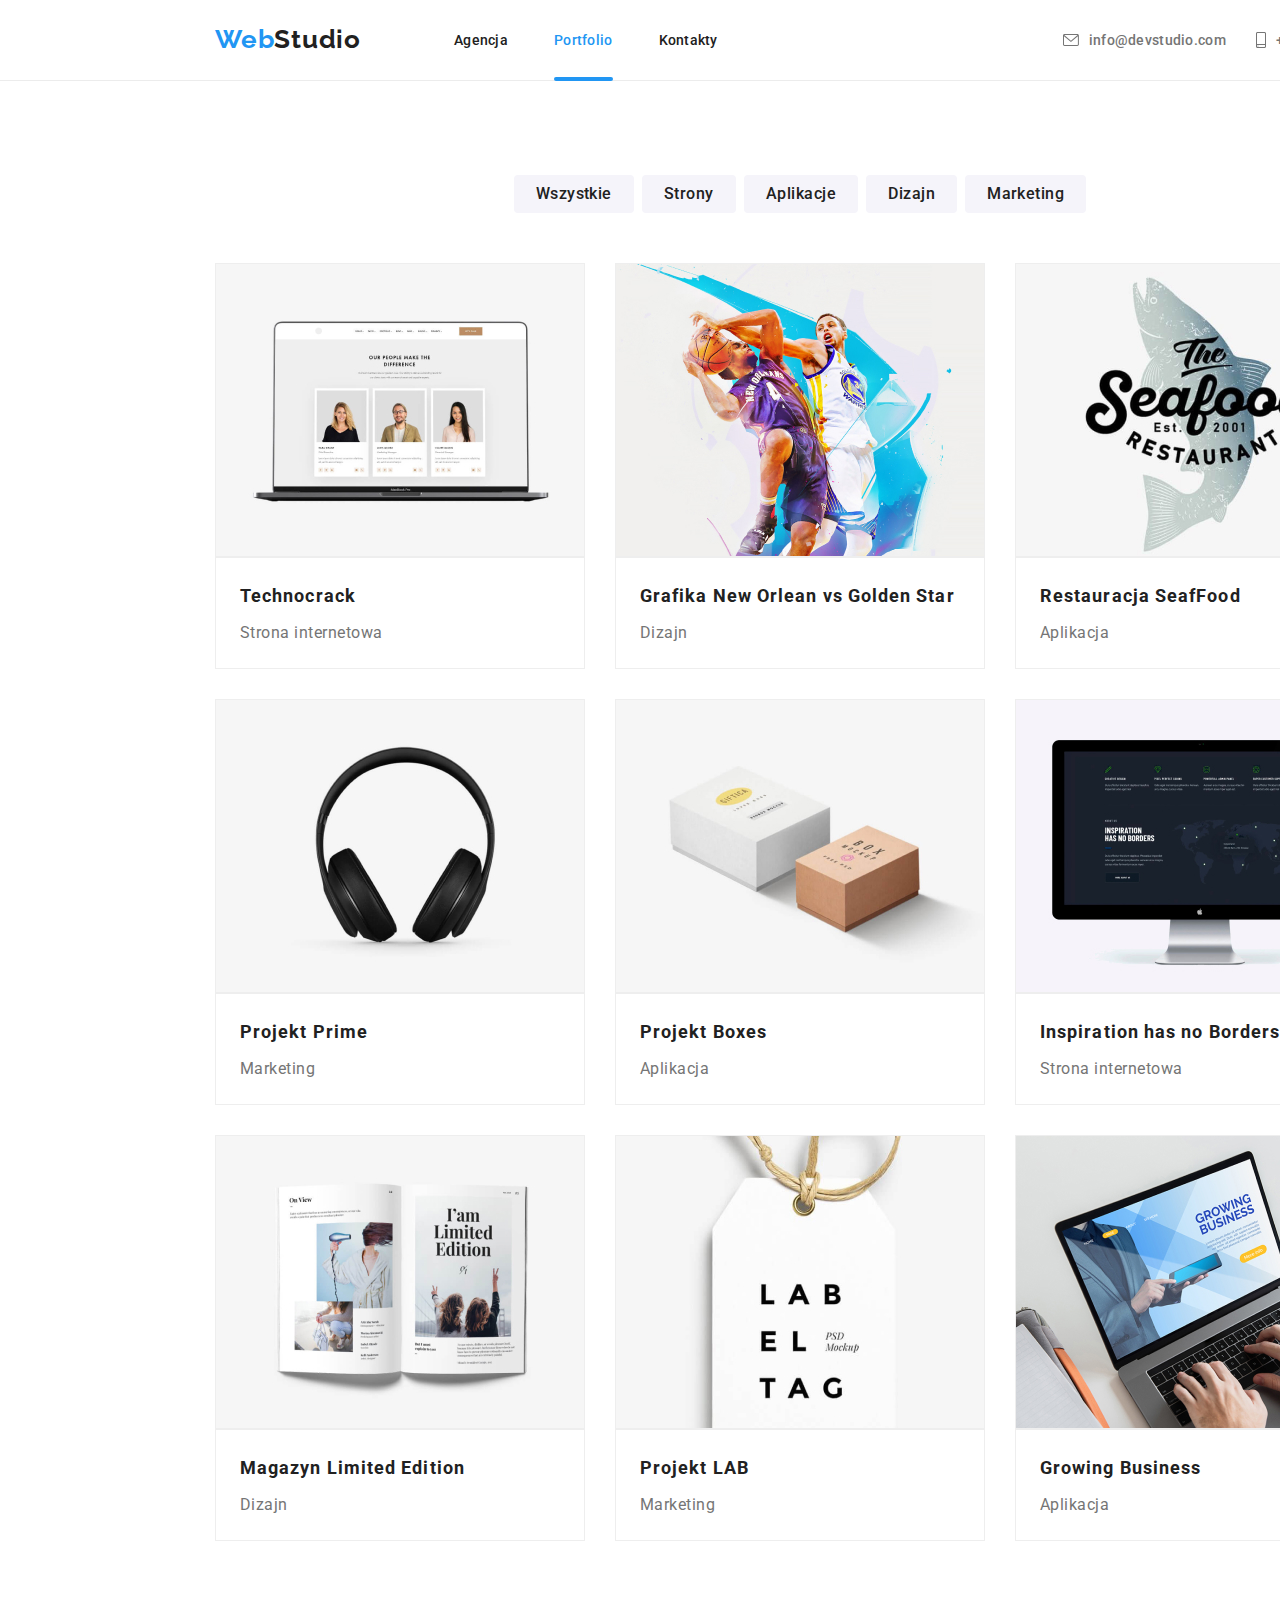
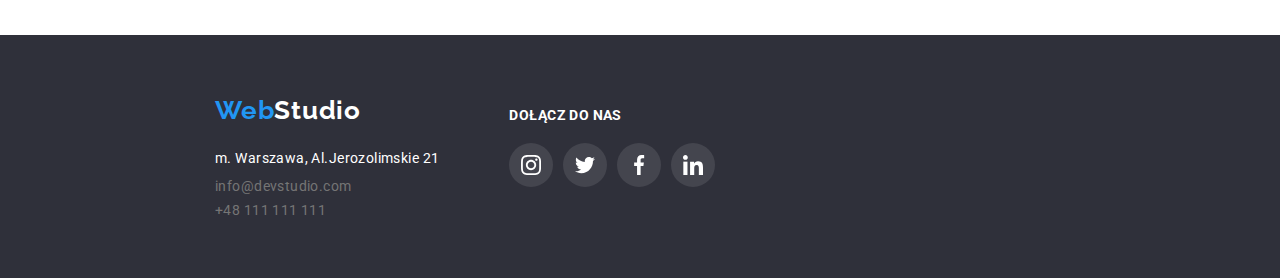
==== portfolio.html @ 4c4a8e9c "Initial commit" ====
<!DOCTYPE html>
<html lang="pl">
  <head>
    <meta charset="UTF-8" />
    <meta http-equiv="X-UA-Compatible" content="IE=edge" />
    <meta name="viewport" content="width=device-width, initial-scale=1.0" />
    <title>Porfolio-5</title>
    <link rel="preconnect" href="https://fonts.googleapis.com" />
    <link rel="preconnect" href="https://fonts.gstatic.com" crossorigin />
    <link
      href="https://fonts.googleapis.com/css2?family=Roboto:wght@400;500;700;900&display=swap"
      rel="stylesheet"
    />
    <link
      href="https://fonts.googleapis.com/css2?family=Raleway:wght@700&display=swap"
      rel="stylesheet"
    />
    <link
      rel="stylesheet"
      href="node_modules/modern-normalize/modern-normalize.css"
    />
    <link rel="stylesheet" href="./css/styles.css" />
  </head>
  <body class="container">
    <header class="odstep">
      <div class="strona naglowek">
        <a class="logo logo-margines-lewy" href="index.html">
          <p>Web</p>
          <p class="logo-stopka-gora">Studio</p>
        </a>
        <nav class="nawigator" style="padding-left: 93px">
          <a class="link" href="index.html">Agencja</a>
          <a
            class="link link-aktywny"
            href="portfolio.html"
            style="margin-left: 46px"
            >Portfolio</a
          >
          <a class="link" href="#" style="margin-left: 46px">Kontakty</a>
        </nav>
        <a
          class="kontakt"
          href="mailto:info@devstudio.com"
          style="margin-left: 345px"
        >
          <div class="kontakt-icon">
            <svg width="16" height="12">
              <use href="./images/icons.svg#icon-mail-koperta"></use>
            </svg>
            <p>info@devstudio.com</p>
          </div>
        </a>
        <a class="kontakt" href="#" style="margin-left: 30px">
          <div class="kontakt-icon">
            <svg width="10" height="16">
              <use href="./images/icons.svg#icon-phone"></use>
            </svg>
            <p>+48 111 111 111</p>
          </div>
        </a>
      </div>
    </header>
    <main class="strona odstep-sekcji">
      <div class="wiersz-przyciskow">
        <button class="przycisk przycisk-aktywny">Wszystkie</button>
        <button class="przycisk">Strony</button>
        <button class="przycisk">Aplikacje</button>
        <button class="przycisk">Dizajn</button>
        <button class="przycisk">Marketing</button>
      </div>
      <div class="kolumna-obrazow">
        <div class="wiersz-obrazow">
          <!-- ======================================================================= -->
          <div>
            <div class="obraz">
              <img src="./images/technocrack.jpg" alt="pict1-1" />
              <div class="overlay">
                <p>
                  Technocrack jest popularną platformą wykorzystywaną do
                  rozpowszechniania koronawirusa. Firmy wykorzystują tą
                  platformę do celów szpiegowskiech i ataków na niezabezpieczone
                  serwery konkurencji
                </p>
              </div>
            </div>
            <div>
              <p class="obraz-tytul">Technocrack</p>
              <p class="obraz-opis">Strona internetowa</p>
            </div>
          </div>
          <!-- ======================================================================= -->

          <div>
            <div class="obraz">
              <img src="./images/new_orlean.jpg" alt="pict2-1" />
              <div class="overlay">
                <p>
                  Technocrack jest popularną platformą wykorzystywaną do
                  rozpowszechniania koronawirusa. Firmy wykorzystują tą
                  platformę do celów szpiegowskiech i ataków na niezabezpieczone
                  serwery konkurencji
                </p>
              </div>
            </div>
            <div>
              <p class="obraz-tytul">Grafika New Orlean vs Golden Star</p>
              <p class="obraz-opis">Dizajn</p>
            </div>
          </div>

          <div>
            <div class="obraz">
              <img src="./images/seafood.jpg" alt="pict3-1" />
              <div class="overlay">
                <p>
                  Technocrack jest popularną platformą wykorzystywaną do
                  rozpowszechniania koronawirusa. Firmy wykorzystują tą
                  platformę do celów szpiegowskiech i ataków na niezabezpieczone
                  serwery konkurencji
                </p>
              </div>
            </div>
            <div>
              <p class="obraz-tytul">Restauracja SeafFood</p>
              <p class="obraz-opis">Aplikacja</p>
            </div>
          </div>
        </div>
        <div class="wiersz-obrazow">
          <div>
            <div class="obraz">
              <img src="./images/sluchawki.jpg" alt="pict2-1" />
              <div class="overlay">
                <p>
                  Technocrack jest popularną platformą wykorzystywaną do
                  rozpowszechniania koronawirusa. Firmy wykorzystują tą
                  platformę do celów szpiegowskiech i ataków na niezabezpieczone
                  serwery konkurencji
                </p>
              </div>
            </div>
            <div>
              <p class="obraz-tytul">Projekt Prime</p>
              <p class="obraz-opis">Marketing</p>
            </div>
          </div>
          <div>
            <div class="obraz">
              <img src="./images/boxes.jpg" alt="pict2-2" />
              <div class="overlay">
                <p>
                  Technocrack jest popularną platformą wykorzystywaną do
                  rozpowszechniania koronawirusa. Firmy wykorzystują tą
                  platformę do celów szpiegowskiech i ataków na niezabezpieczone
                  serwery konkurencji
                </p>
              </div>
            </div>
            <div>
              <p class="obraz-tytul">Projekt Boxes</p>
              <p class="obraz-opis">Aplikacja</p>
            </div>
          </div>
          <div>
            <div class="obraz">
              <img src="./images/computer.jpg" alt="pict2-3" />
              <div class="overlay">
                <p>
                  Technocrack jest popularną platformą wykorzystywaną do
                  rozpowszechniania koronawirusa. Firmy wykorzystują tą
                  platformę do celów szpiegowskiech i ataków na niezabezpieczone
                  serwery konkurencji
                </p>
              </div>
            </div>
            <div>
              <p class="obraz-tytul">Inspiration has no Borders</p>
              <p class="obraz-opis">Strona internetowa</p>
            </div>
          </div>
        </div>
        <div class="wiersz-obrazow">
          <div>
            <div class="obraz">
              <img src="./images/magazyn_ltd.jpg" alt="pict3-1" />
              <div class="overlay">
                <p>
                  Technocrack jest popularną platformą wykorzystywaną do
                  rozpowszechniania koronawirusa. Firmy wykorzystują tą
                  platformę do celów szpiegowskiech i ataków na niezabezpieczone
                  serwery konkurencji
                </p>
              </div>
            </div>
            <div>
              <p class="obraz-tytul">Magazyn Limited Edition</p>
              <p class="obraz-opis">Dizajn</p>
            </div>
          </div>
          <div>
            <div class="obraz">
              <img src="./images/projekt.jpg" alt="pict3-2" />
              <div class="overlay">
                <p>
                  Technocrack jest popularną platformą wykorzystywaną do
                  rozpowszechniania koronawirusa. Firmy wykorzystują tą
                  platformę do celów szpiegowskiech i ataków na niezabezpieczone
                  serwery konkurencji
                </p>
              </div>
            </div>
            <div>
              <p class="obraz-tytul">Projekt LAB</p>
              <p class="obraz-opis">Marketing</p>
            </div>
          </div>
          <div>
            <div class="obraz">
              <img src="./images/growing.jpg" alt="pict3-3" />
              <div class="overlay">
                <p>
                  Technocrack jest popularną platformą wykorzystywaną do
                  rozpowszechniania koronawirusa. Firmy wykorzystują tą
                  platformę do celów szpiegowskiech i ataków na niezabezpieczone
                  serwery konkurencji
                </p>
              </div>
            </div>
            <div>
              <p class="obraz-tytul">Growing Business</p>
              <p class="obraz-opis">Aplikacja</p>
            </div>
          </div>
        </div>
      </div>
    </main>
    <footer>
      <div class="stopka strona">
        <div>
          <div class="logo">
            <p>Web</p>
            <p class="logo-stopka-dol">Studio</p>
          </div>
          <address>
            <p class="kontakt kontakt-adres">
              m. Warszawa, Al.Jerozolimskie 21
            </p>
            <p class="kontakt kontakt-stopka" style="padding-top: 8px">
              info@devstudio.com
            </p>
            <p class="kontakt kontakt-stopka" style="padding-top: 8px">
              +48 111 111 111
            </p>
          </address>
        </div>
        <div>
          <p class="stopka-2">DOŁĄCZ DO NAS</p>
          <div class="icon-social-media-stopka">
            <div class="kolo">
              <svg width="20" height="20">
                <use href="./images/icons.svg#icon-instagram"></use>
              </svg>
            </div>
            <div class="kolo">
              <svg width="20" height="20">
                <use href="./images/icons.svg#icon-twitter"></use>
              </svg>
            </div>
            <div class="kolo">
              <svg width="20" height="20">
                <use href="./images/icons.svg#icon-facebook"></use>
              </svg>
            </div>
            <div class="kolo">
              <svg width="20" height="20">
                <use href="./images/icons.svg#icon-linkedin"></use>
              </svg>
            </div>
          </div>
        </div>
      </div>
    </footer>
  </body>
</html>
---- css/styles.css ----
:root {
  --kolor-domyslny: #212121;
  --kolor-logo: #2196f3;
  --kolor-kontakt: #757575;
  --kolor-przycisk-nieaktywny: #f5f4fa;
  --kolor-stopka: #2f303a;
  --kolor-margines-poziomy: #ececec;
  --kolor-tlo: #e5e5e5;
  --kolor-ramki-zdjec: #eeeeee;
  --kolor-ikon: #afb1b8;
}

* {
  margin: 0px;
  padding: 0px;
}

body {
  background-color: white;
  text-decoration: none;
  font-family: "Roboto";
  font-style: normal;
  font-weight: 500;
}

table {
  border-collapse: collapse;
}

h1 {
  font-weight: 900;
  font-size: 44px;
  line-height: 60px;
  text-align: center;
  letter-spacing: 0.06em;
  text-transform: uppercase;
  color: white;
}

img {
  display: block;
}

button {
  border: none;
  outline: none;
}

a,
button,
.kolo-biale,
.kolo,
.box2,
.wiersz-obrazow > div {
  cursor: pointer;
}

footer {
  background-color: var(--kolor-stopka);
  color: white;
  padding: 60px 0px;
}

.container {
  width: 1600px;
  margin-left: auto;
  margin-right: auto;
}

.strona {
  width: 1200px;
  margin-left: auto;
  margin-right: auto;
}

.odstep {
  width: 1600;
  border-bottom: 1px solid var(--kolor-margines-poziomy);
}

.odstep-sekcji {
  padding: 94px 0px;
}

.odstep-sekcji-dolny {
  padding-bottom: 94px;
}

.sekcja-naglowek {
  font-weight: 700;
  font-size: 36px;
  line-height: 42px;
  text-align: center;
  letter-spacing: 0.03em;
  color: #212121;
  padding-bottom: 50px;
}

.naglowek {
  display: flex;
  background-color: white;
  align-items: center;
  padding-top: 24px;
  padding-bottom: 25px;
}

.stopka {
  display: flex;
  padding: 0px 15px;
  gap: 70px;
}

.stopka-2 {
  font-weight: 700;
  font-size: 14px;
  line-height: 16px;
  letter-spacing: 0.03em;
  text-transform: uppercase;
  color: #ffffff;
  margin-top: 12px;
  margin-bottom: 20px;
}

.ogloszenie {
  text-align: center;
  background-color: var(--kolor-stopka);
  padding-top: 200px;
  padding-bottom: 200px;
  background-image: url("../images/tlo.png");
  background-image: linear-gradient(
      rgba(47, 48, 58, 0.4),
      rgba(47, 48, 58, 0.4)
    ),
    url("../images/tlo.png");
}

.logo {
  display: flex;
  text-decoration: none;
  font-family: "Raleway";
  font-style: normal;
  font-weight: 700;
  font-size: 26px;
  line-height: 31px;
  letter-spacing: 0.03em;
  color: var(--kolor-logo);
}

.logo-margines-lewy {
  margin-left: 15px;
}

.logo .logo-stopka-gora {
  color: var(--kolor-domyslny);
}

.logo > .logo-stopka-dol {
  color: white;
}

.nawigator {
  display: flex;
}

.link {
  text-decoration: none;
  font-size: 14px;
  line-height: 16px;
  letter-spacing: 0.02em;
  color: var(--kolor-domyslny);
  position: relative;
}

.link-aktywny {
  color: var(--kolor-logo);
}

/* .link:hover::after, */
.link-aktywny::after {
  display: block;
  content: "";
  background: var(--kolor-logo);
  border-radius: 2px;
  width: 100%;
  height: 4px;
  position: absolute;
  top: 45px;
}

.box {
  width: 200px;
  height: 200px;
  flex-shrink: 0;
  margin: 20px;
  border-radius: 40px;
  box-shadow: 0px 2px 1px -1px rgba(0, 0, 0, 0.2),
    0px 1px 1px 0px rgba(0, 0, 0, 0.14), 0px 1px 3px 0px rgba(0, 0, 0, 0.12);
}

.box.relative {
  position: relative;
  top: 20px;
  left: 20px;
  background-color: orange;
}

.link:hover,
.link:focus {
  color: var(--kolor-logo);
  transition-property: color;
  transition-duration: 250ms;
  transition-timing-function: cubic-bezier(0.4, 0, 0.2, 1);
}

.kontakt {
  text-decoration: none;
  font-family: "Roboto";
  font-style: normal;
  font-weight: 500;
  font-size: 14px;
  line-height: 16px;
  letter-spacing: 0.02em;
  color: var(--kolor-kontakt);
}

.kontakt-adres {
  padding-top: 20px;
  font-weight: 400;
  font-size: 14px;
  line-height: 24px;
  letter-spacing: 0.03em;
  color: #ffffff;
}

.kontakt-adres:hover,
.kontakt-adres:focus {
  text-decoration-color: var(--kolor-logo);
}

.kontakt-stopka {
  letter-spacing: 0.03em;
  font-weight: 400;
}

.kontakt-icon {
  display: flex;
  flex-direction: row;
  justify-content: right;
  align-items: center;
  gap: 10px;
  fill: var(--kolor-kontakt);
}

.kontakt-icon:hover,
.kontakt-icon:focus {
  fill: var(--kolor-logo);
  color: var(--kolor-logo);
  transition-property: fill, color;
  transition-duration: 250ms;
  transition-timing-function: cubic-bezier(0.4, 0, 0.2, 1);
}

.wiersz-przyciskow {
  padding-bottom: 50px;
  display: flex;
  gap: 8px;
  justify-content: center;
}

.przycisk {
  text-decoration: none;
  height: 38px;
  font-family: "Roboto";
  font-style: normal;
  font-weight: 500;
  font-size: 16px;
  line-height: 26px;
  text-align: center;
  letter-spacing: 0.03em;
  background: var(--kolor-przycisk-nieaktywny);
  color: var(--kolor-domyslny);
  padding: 6px 22px;
  border-radius: 4px;
}

.przycisk-usluga {
  font-family: "Roboto";
  font-style: normal;
  font-weight: 700;
  font-size: 16px;
  line-height: 30px;
  display: flex;
  padding-top: 10px;
  padding-bottom: 10px;
  padding-left: 42px;
  padding-right: 41px;
  margin-top: 30px;
  margin-left: auto;
  margin-right: auto;
  letter-spacing: 0.06em;
  color: #ffffff;
  background: var(--kolor-logo);
  box-shadow: 0px 4px 4px rgba(0, 0, 0, 0.15);
  border-radius: 4px;
}

.przycisk:hover,
.przycisk:focus {
  color: white;
  background-color: var(--kolor-logo);
  box-shadow: 0px 3px 1px rgba(0, 0, 0, 0.1), 0px 1px 2px rgba(0, 0, 0, 0.08),
    0px 2px 2px rgba(0, 0, 0, 0.12);
  border-radius: 4px;
  transition-property: background-color, color;
  transition-duration: 250ms;
  transition-timing-function: cubic-bezier(0.4, 0, 0.2, 1);
}

.kolumna-obrazow {
  display: flex;
  flex-direction: column;
  gap: 30px;
}

.wiersz-obrazow {
  display: flex;
  justify-content: center;
  gap: 30px;
}

.relative {
  position: relative;
  top: -70px;
  width: 370px;
  background: rgba(47, 48, 58, 0.8);
  font-weight: 700;
  font-size: 14px;
  line-height: 16px;
  text-align: center;
  letter-spacing: 0.03em;
  text-transform: uppercase;
  color: #ffffff;
  padding-top: 27px;
  padding-bottom: 27px;
}

.wiersz-obrazow > div:hover {
  box-shadow: 0px 1px 1px rgba(0, 0, 0, 0.12), 0px 4px 4px rgba(0, 0, 0, 0.06),
    1px 4px 6px rgba(0, 0, 0, 0.16);
  transition-property: box-shadow;
  transition-duration: 250ms;
  transition-timing-function: cubic-bezier(0.4, 0, 0.2, 1);
}

.wiersz-obrazow div div {
  border: 1px solid var(--kolor-ramki-zdjec);
}

.wiersz-zespolu {
  display: flex;
  justify-content: center;
  gap: 30px;
}

.wiersz-zespolu > div {
  border-radius: 0px 0px 4px 4px;
  background-color: white;
  box-shadow: 0px 1px 3px rgba(0, 0, 0, 0.12), 0px 1px 1px rgba(0, 0, 0, 0.14),
    0px 2px 1px rgba(0, 0, 0, 0.2);
}

.obraz {
  width: 370px;
  height: 294px;
  margin: 0 auto;
  background-color: #bdbdbd;
  position: relative;
  overflow: hidden;
}

.overlay {
  position: absolute;
  top: 0;
  left: 0;
  width: 100%;
  height: 100%;
  transform: translatey(100%);
  background-color: var(--kolor-logo);
  transition: transform 250ms cubic-bezier(0.4, 0, 0.2, 1);
}

.wiersz-obrazow > div:hover .overlay,
.wiersz-obrazow > div:focus .overlay {
  transform: translatex(0%);
  transition-property: transform;
  transition-duration: 250ms;
  transition-timing-function: cubic-bezier(0.4, 0, 0.2, 1);
}

.overlay p {
  color: #fff;
  padding: 49px 45px 49px 24px;
  margin: 0;
  font-weight: 400;
  font-size: 18px;
  letter-spacing: 0.03em;
  color: #ffffff;
}

.obraz-tytul {
  padding-top: 20px;
  padding-left: 24px;
  padding-bottom: 4px;
  font-weight: 700;
  font-size: 18px;
  line-height: 36px;
  letter-spacing: 0.06em;
  color: #212121;
}

.obraz-opis {
  padding-left: 24px;
  padding-bottom: 20px;
  font-weight: 400;
  font-size: 16px;
  line-height: 30px;
  letter-spacing: 0.03em;
  color: #757575;
}

.obraz-zespol-imie {
  font-weight: 500;
  font-size: 16px;
  line-height: 19px;
  text-align: center;
  letter-spacing: 0.03em;
  color: #212121;
  margin-top: 30px;
}

.obraz-zespol-tytul {
  font-weight: 400;
  font-size: 16px;
  line-height: 19px;
  text-align: center;
  letter-spacing: 0.03em;
  color: #757575;
  margin-top: 10px;
  margin-bottom: 16px;
}

.icon {
  fill: #2a2a2a;
}

.tabela-ipsum {
  display: flex;
  justify-content: center;
  gap: 30px;
  padding-left: 15px;
  padding-right: 15px;
}

.ipsum-naglowek {
  font-weight: 700;
  font-size: 14px;
  line-height: 16px;
  letter-spacing: 0.03em;
  text-transform: uppercase;
  color: var(--kolor-domyslny);
  margin-bottom: 10px;
}

.ipsum-text {
  font-weight: 400;
  font-size: 14px;
  line-height: 24px;
  letter-spacing: 0.03em;
  color: var(--kolor-kontakt);
}

.tabela-klientow {
  display: flex;
  justify-content: center;
  gap: 30px;
}

.box {
  display: flex;
  height: 120px;
  background: #f5f4fa;
  border-radius: 4px;
  margin-bottom: 30px;
  justify-content: center;
  align-items: center;
}

.box2 {
  display: flex;
  width: 170px;
  height: 92px;
  border: 1px solid var(--kolor-ikon);
  border-radius: 4px;
  justify-content: center;
  align-items: center;
  gap: 30px;
  fill: var(--kolor-ikon);
}

.box2:hover,
.box2:focus {
  border-color: var(--kolor-logo);
  fill: var(--kolor-logo);
  transition-property: fill, border-color;
  transition-duration: 250ms;
  transition-timing-function: cubic-bezier(0.4, 0, 0.2, 1);
}

.kolo {
  display: flex;
  width: 44px;
  height: 44px;
  gap: 10px;
  border-radius: 50%;
  background-color: rgba(255, 255, 255, 0.1);
  justify-content: center;
  align-items: center;
}

.kolo:hover,
.kolo:focus {
  background-color: var(--kolor-logo);
  transition-property: background-color;
  transition-duration: 250ms;
  transition-timing-function: cubic-bezier(0.4, 0, 0.2, 1);
}

.icon-social-media {
  display: flex;
  justify-content: center;
  margin-bottom: 30px;
  gap: 10px;
  color: var(--kolor-ikon);
}

.icon-social-media-stopka {
  display: flex;
  justify-content: center;
  gap: 10px;
  margin-bottom: 30px;
  fill: white;
}

.kolo-biale {
  display: flex;
  width: 44px;
  height: 44px;
  border-radius: 50%;
  justify-content: center;
  align-items: center;
  fill: var(--kolor-ikon);
}

.kolo-biale:hover,
.kolo-biale:focus {
  background-color: var(--kolor-logo);
  fill: white;
  transition-property: fill, background-color;
  transition-duration: 250ms;
  transition-timing-function: cubic-bezier(0.4, 0, 0.2, 1);
}

.newsletter {
  border: 1px solid rgba(255, 255, 255, 0.3);
  filter: drop-shadow(0px 4px 4px rgba(0, 0, 0, 0.15));
  border-radius: 4px;
  width: 358px;
  height: 50px;
  font-weight: 400;
  font-size: 16px;
  line-height: 20px;
  display: flex;
  align-items: center;
  letter-spacing: 0.03em;
  color: rgba(255, 255, 255, 0.6);
  padding: 15px 16px;
}

.backdrop {
  position: fixed;
  left: 0;
  top: 0;
  width: 100%;
  height: 100%;
  background-color: rgba(0, 0, 0, 0.1);
  visibility: visible;
  opacity: 1;
  transform: scale(1);
  transition-property: visibility, opacity, transform;
  transition-duration: 250ms;
  transition-timing-function: linear;
}

.is-hidden {
  opacity: 0;
  visibility: hidden;
  pointer-events: none;
  transform: scale(0);
}

.modal {
  position: absolute;
  top: 50%;
  left: 50%;
  transform: translate(-50%, -50%);
  width: 528px;
  min-height: 581px;
  background-color: #fff;
}

.close-btn {
  position: absolute;
  top: 8px;
  right: 8px;
  width: 30px;
  height: 30px;
  background-color: #fff;
  border: 1px solid rgba(0, 0, 0, 0.1);
  border-radius: 50%;
  cursor: pointer;
}
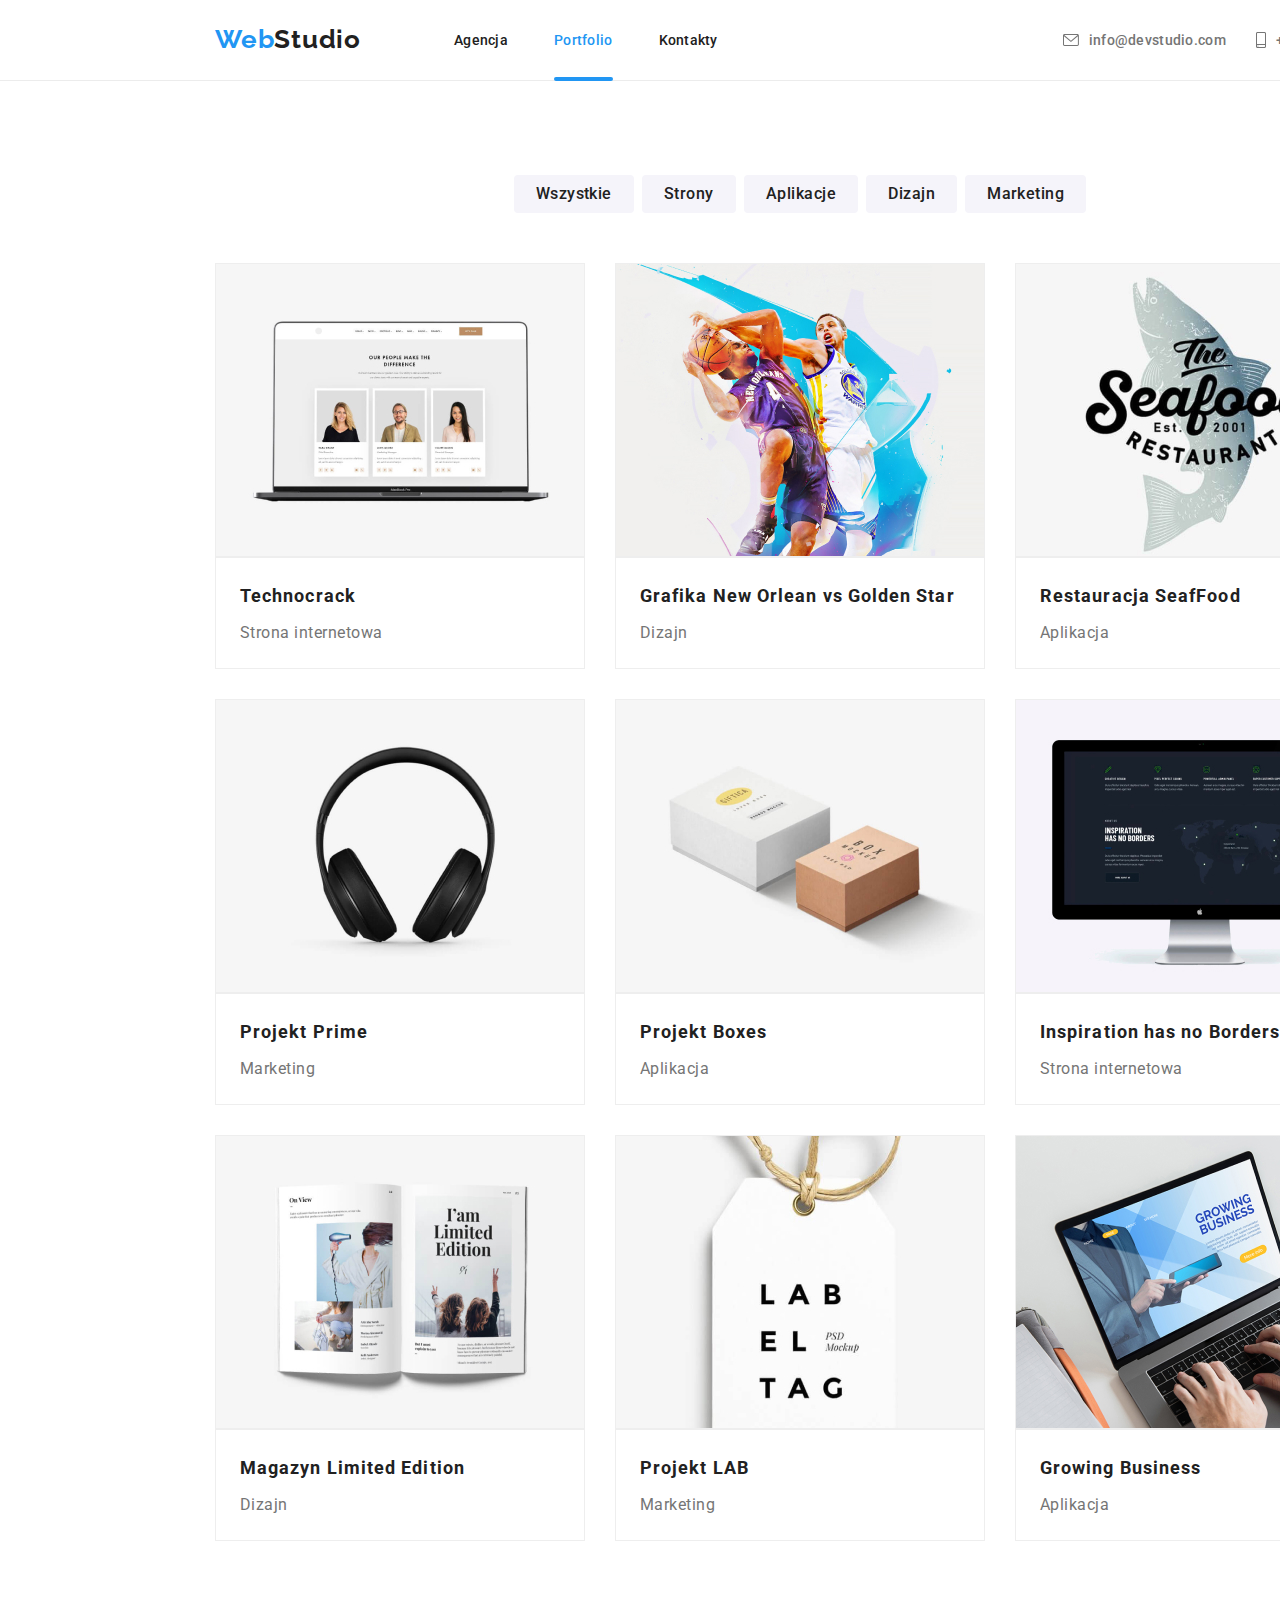
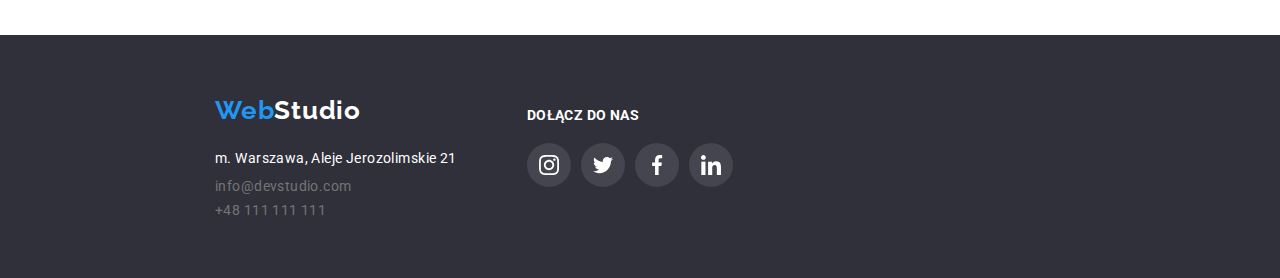
==== commit 2be01ee8: "zadanie domowe 6" ====
--- a/portfolio.html
+++ b/portfolio.html
@@ -4,7 +4,7 @@
     <meta charset="UTF-8" />
     <meta http-equiv="X-UA-Compatible" content="IE=edge" />
     <meta name="viewport" content="width=device-width, initial-scale=1.0" />
-    <title>Porfolio-5</title>
+    <title>Porfolio-6</title>
     <link rel="preconnect" href="https://fonts.googleapis.com" />
     <link rel="preconnect" href="https://fonts.gstatic.com" crossorigin />
     <link
@@ -243,7 +243,7 @@
           </div>
           <address>
             <p class="kontakt kontakt-adres">
-              m. Warszawa, Al.Jerozolimskie 21
+              m. Warszawa, Aleje Jerozolimskie 21
             </p>
             <p class="kontakt kontakt-stopka" style="padding-top: 8px">
               info@devstudio.com
--- a/css/styles.css
+++ b/css/styles.css
@@ -8,6 +8,9 @@
   --kolor-tlo: #e5e5e5;
   --kolor-ramki-zdjec: #eeeeee;
   --kolor-ikon: #afb1b8;
+  --kolor-standard: #ffffff;
+  --cien: 0px 4px 4px rgba(0, 0, 0, 0.15);
+  --f-czasu: cubic-bezier(0.4, 0, 0.2, 1);
 }
 
 * {
@@ -16,7 +19,7 @@
 }
 
 body {
-  background-color: white;
+  background-color: var(--kolor-standard);
   text-decoration: none;
   font-family: "Roboto";
   font-style: normal;
@@ -34,7 +37,7 @@
   text-align: center;
   letter-spacing: 0.06em;
   text-transform: uppercase;
-  color: white;
+  color: var(--kolor-standard);
 }
 
 img {
@@ -57,7 +60,7 @@
 
 footer {
   background-color: var(--kolor-stopka);
-  color: white;
+  color: var(--kolor-standard);
   padding: 60px 0px;
 }
 
@@ -98,7 +101,7 @@
 
 .naglowek {
   display: flex;
-  background-color: white;
+  background-color: var(--kolor-standard);
   align-items: center;
   padding-top: 24px;
   padding-bottom: 25px;
@@ -155,7 +158,7 @@
 }
 
 .logo > .logo-stopka-dol {
-  color: white;
+  color: var(--kolor-standard);
 }
 
 .nawigator {
@@ -175,7 +178,6 @@
   color: var(--kolor-logo);
 }
 
-/* .link:hover::after, */
 .link-aktywny::after {
   display: block;
   content: "";
@@ -209,7 +211,7 @@
   color: var(--kolor-logo);
   transition-property: color;
   transition-duration: 250ms;
-  transition-timing-function: cubic-bezier(0.4, 0, 0.2, 1);
+  transition-timing-function: var(--f-czasu);
 }
 
 .kontakt {
@@ -257,7 +259,7 @@
   color: var(--kolor-logo);
   transition-property: fill, color;
   transition-duration: 250ms;
-  transition-timing-function: cubic-bezier(0.4, 0, 0.2, 1);
+  transition-timing-function: var(--f-czasu);
 }
 
 .wiersz-przyciskow {
@@ -298,22 +300,72 @@
   margin-left: auto;
   margin-right: auto;
   letter-spacing: 0.06em;
-  color: #ffffff;
-  background: var(--kolor-logo);
-  box-shadow: 0px 4px 4px rgba(0, 0, 0, 0.15);
+  color: var(--kolor-standard);
+  background-color: var(--kolor-logo);
+  box-shadow: var(--cien);
   border-radius: 4px;
 }
 
 .przycisk:hover,
 .przycisk:focus {
-  color: white;
+  color: var(--kolor-standard);
   background-color: var(--kolor-logo);
   box-shadow: 0px 3px 1px rgba(0, 0, 0, 0.1), 0px 1px 2px rgba(0, 0, 0, 0.08),
     0px 2px 2px rgba(0, 0, 0, 0.12);
   border-radius: 4px;
   transition-property: background-color, color;
   transition-duration: 250ms;
-  transition-timing-function: cubic-bezier(0.4, 0, 0.2, 1);
+  transition-timing-function: var(--f-czasu);
+}
+
+.zapisz-sie {
+  display: flex;
+  gap: 12px;
+}
+
+.przycisk-zapisz-sie {
+  display: flex;
+  align-items: center;
+  gap: 24px;
+  font-family: "Roboto";
+  font-style: bold;
+  font-weight: 700;
+  font-size: 16px;
+  letter-spacing: 0.06em;
+  width: 200px;
+  height: 50px;
+  padding-top: 10px;
+  padding-bottom: 10px;
+  padding-left: 42px;
+  margin-left: auto;
+  margin-right: auto;
+  color: var(--kolor-standard);
+  fill: var(--kolor-standard);
+  background-color: var(--kolor-logo);
+  box-shadow: var(--cien);
+  border-radius: 4px;
+}
+
+.przycisk-wyslij {
+  font-style: bold;
+  font-weight: 700;
+  font-size: 16px;
+  letter-spacing: 0.06em;
+  width: 200px;
+  height: 50px;
+  padding: 10px 0px;
+  text-align: center;
+  margin-top: 30px;
+  color: var(--kolor-standard);
+  background-color: var(--kolor-logo);
+  box-shadow: var(--cien);
+  border-radius: 4px;
+}
+
+.icon-zapisz-sie {
+  align-items: center;
+  /* margin-right: 28px; */
+  fill: var(--kolor-standard);
 }
 
 .kolumna-obrazow {
@@ -349,7 +401,7 @@
     1px 4px 6px rgba(0, 0, 0, 0.16);
   transition-property: box-shadow;
   transition-duration: 250ms;
-  transition-timing-function: cubic-bezier(0.4, 0, 0.2, 1);
+  transition-timing-function: var(--f-czasu);
 }
 
 .wiersz-obrazow div div {
@@ -364,7 +416,7 @@
 
 .wiersz-zespolu > div {
   border-radius: 0px 0px 4px 4px;
-  background-color: white;
+  background-color: var(--kolor-standard);
   box-shadow: 0px 1px 3px rgba(0, 0, 0, 0.12), 0px 1px 1px rgba(0, 0, 0, 0.14),
     0px 2px 1px rgba(0, 0, 0, 0.2);
 }
@@ -386,7 +438,7 @@
   height: 100%;
   transform: translatey(100%);
   background-color: var(--kolor-logo);
-  transition: transform 250ms cubic-bezier(0.4, 0, 0.2, 1);
+  transition: transform 250ms var(--f-czasu);
 }
 
 .wiersz-obrazow > div:hover .overlay,
@@ -394,7 +446,7 @@
   transform: translatex(0%);
   transition-property: transform;
   transition-duration: 250ms;
-  transition-timing-function: cubic-bezier(0.4, 0, 0.2, 1);
+  transition-timing-function: var(--f-czasu);
 }
 
 .overlay p {
@@ -513,18 +565,18 @@
   fill: var(--kolor-logo);
   transition-property: fill, border-color;
   transition-duration: 250ms;
-  transition-timing-function: cubic-bezier(0.4, 0, 0.2, 1);
+  transition-timing-function: var(--f-czasu);
 }
 
 .kolo {
   display: flex;
   width: 44px;
   height: 44px;
-  gap: 10px;
   border-radius: 50%;
   background-color: rgba(255, 255, 255, 0.1);
   justify-content: center;
   align-items: center;
+  gap: 10px;
 }
 
 .kolo:hover,
@@ -532,7 +584,7 @@
   background-color: var(--kolor-logo);
   transition-property: background-color;
   transition-duration: 250ms;
-  transition-timing-function: cubic-bezier(0.4, 0, 0.2, 1);
+  transition-timing-function: var(--f-czasu);
 }
 
 .icon-social-media {
@@ -548,7 +600,7 @@
   justify-content: center;
   gap: 10px;
   margin-bottom: 30px;
-  fill: white;
+  fill: var(--kolor-standard);
 }
 
 .kolo-biale {
@@ -564,15 +616,15 @@
 .kolo-biale:hover,
 .kolo-biale:focus {
   background-color: var(--kolor-logo);
-  fill: white;
+  fill: var(--kolor-standard);
   transition-property: fill, background-color;
   transition-duration: 250ms;
-  transition-timing-function: cubic-bezier(0.4, 0, 0.2, 1);
+  transition-timing-function: var(--f-czasu);
 }
 
 .newsletter {
   border: 1px solid rgba(255, 255, 255, 0.3);
-  filter: drop-shadow(0px 4px 4px rgba(0, 0, 0, 0.15));
+  filter: drop-shadow(var(--cien));
   border-radius: 4px;
   width: 358px;
   height: 50px;
@@ -616,6 +668,13 @@
   width: 528px;
   min-height: 581px;
   background-color: #fff;
+  padding-right: 40px;
+  padding-left: 40px;
+  padding-top: 40px;
+  padding-bottom: 40px;
+  display: flex;
+  flex-direction: column;
+  align-items: center;
 }
 
 .close-btn {
@@ -629,3 +688,110 @@
   border-radius: 50%;
   cursor: pointer;
 }
+
+.modal-naglowek {
+  margin-bottom: 12px;
+  font-weight: 700;
+  font-size: 20px;
+  line-height: 23px;
+  text-align: center;
+  letter-spacing: 0.03em;
+  color: var(-- --kolor-domyslny);
+}
+
+.formularz-uslug {
+  display: flex;
+  flex-direction: column;
+  justify-content: center;
+  align-items: start;
+  gap: 4px;
+}
+
+.formularz-uslug > label {
+  font-family: "Roboto";
+  font-style: normal;
+  font-weight: 400;
+  font-size: 12px;
+  line-height: 14px;
+  letter-spacing: 0.01em;
+  color: var(--kolor-kontakt);
+  border-color: var(--kolor-kontakt);
+  width: 100%;
+  /* margin-bottom: 10px; */
+}
+
+.pole-formularza {
+  display: flex;
+  justify-content: left;
+  align-items: center;
+  border-radius: 4px;
+  border: 1px solid rgba(33, 33, 33, 0.2);
+  width: 100%;
+  height: 40px;
+  text-align: left;
+  margin-bottom: 6px;
+  padding: 0px 15px;
+  gap: 15px;
+}
+
+.pole-formularza > input,
+.formularz-uslug textarea {
+  width: 100%;
+  border: 0px solid;
+}
+
+.pole-formularza > input:focus,
+.formularz-uslug textarea:focus {
+  outline: none;
+}
+
+.formularz-uslug textarea {
+  padding: 12px 16px;
+  border-radius: 4px;
+  border: 1px solid rgba(33, 33, 33, 0.2);
+  width: 100%;
+  text-align: top left;
+}
+
+.formularz-uslug textarea {
+  resize: none;
+  height: 120px;
+}
+
+.akcept-regulamin {
+  display: flex;
+  flex-direction: row;
+  justify-content: left;
+  font-family: "Roboto";
+  font-style: normal;
+  font-weight: 400;
+  font-size: 14px;
+  letter-spacing: 0.03em;
+  line-height: 24px;
+  color: var(--kolor-kontakt);
+  width: 100%;
+  gap: 9px;
+  padding-left: 15px;
+  align-items: center;
+}
+
+.akcept-regulamin > input {
+  width: auto;
+  margin-bottom: 0px;
+}
+
+.akcept-regulamin a {
+  /* text-decoration: none; */
+  color: var(--kolor-logo);
+}
+
+.pole-formularza:hover,
+.pole-formularza:focus,
+.formularz-uslug textarea:hover,
+.formularz-uslug textarea:focus {
+  border-color: var(--kolor-logo);
+  fill: var(--kolor-logo);
+  transition-property: background-color;
+  transition-duration: 250ms;
+  transition-timing-function: var(--f-czasu);
+}
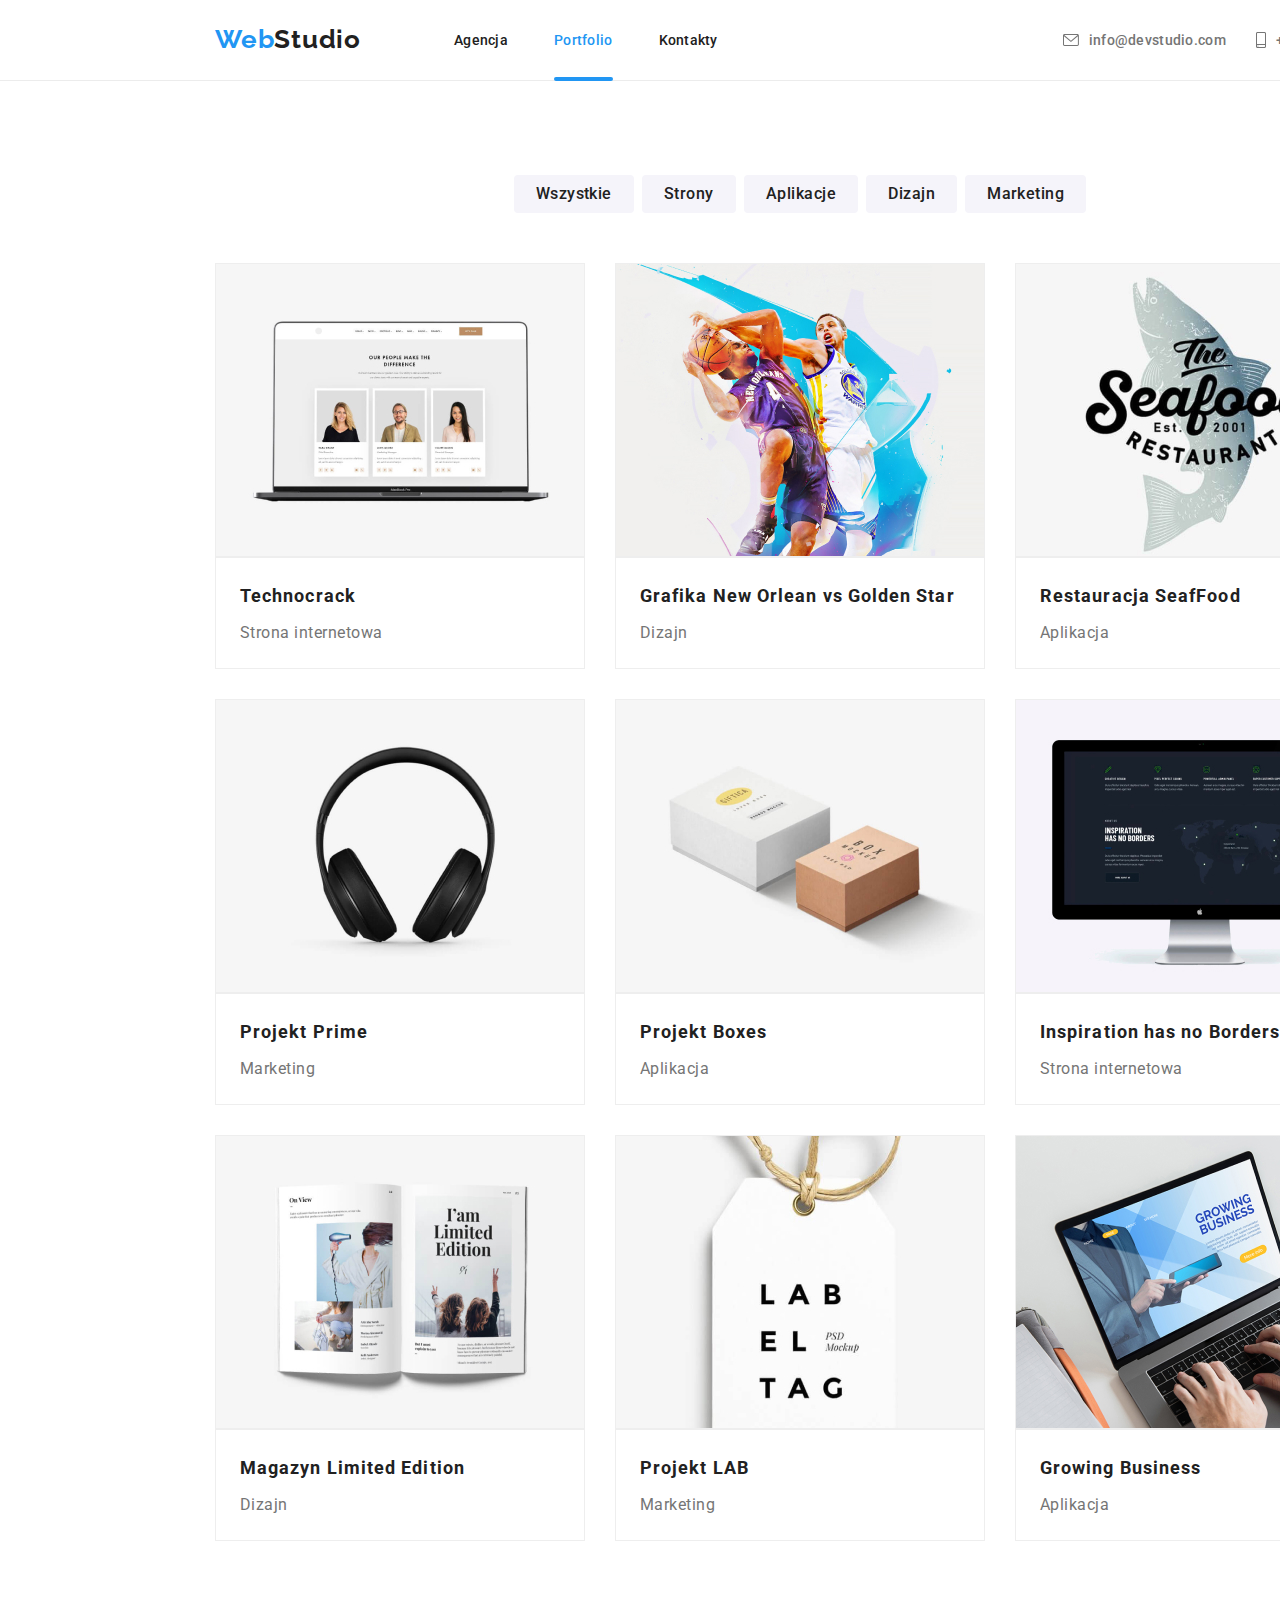
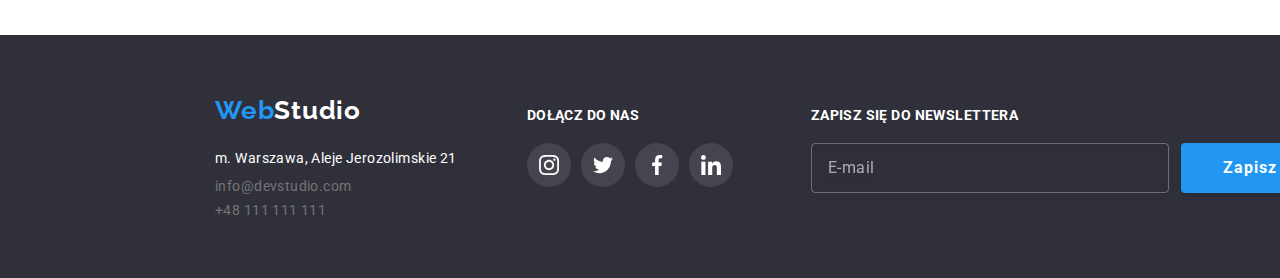
==== commit 27111fc8: "zadanie 6" ====
--- a/portfolio.html
+++ b/portfolio.html
@@ -278,6 +278,24 @@
             </div>
           </div>
         </div>
+        <div style="margin-left: 8px">
+          <p class="stopka-2">ZAPISZ SIĘ DO NEWSLETTERA</p>
+          <div class="zapisz-sie">
+            <div class="newsletter">
+              <form>
+                <label> E-mail </label>
+              </form>
+            </div>
+            <div>
+              <button class="przycisk-zapisz-sie" type="submit">
+                Zapisz się
+                <svg class="icon-zapisz-sie" width="24" height="24">
+                  <use href="./images/icons.svg#icon-icon-send"></use>
+                </svg>
+              </button>
+            </div>
+          </div>
+        </div>
       </div>
     </footer>
   </body>
